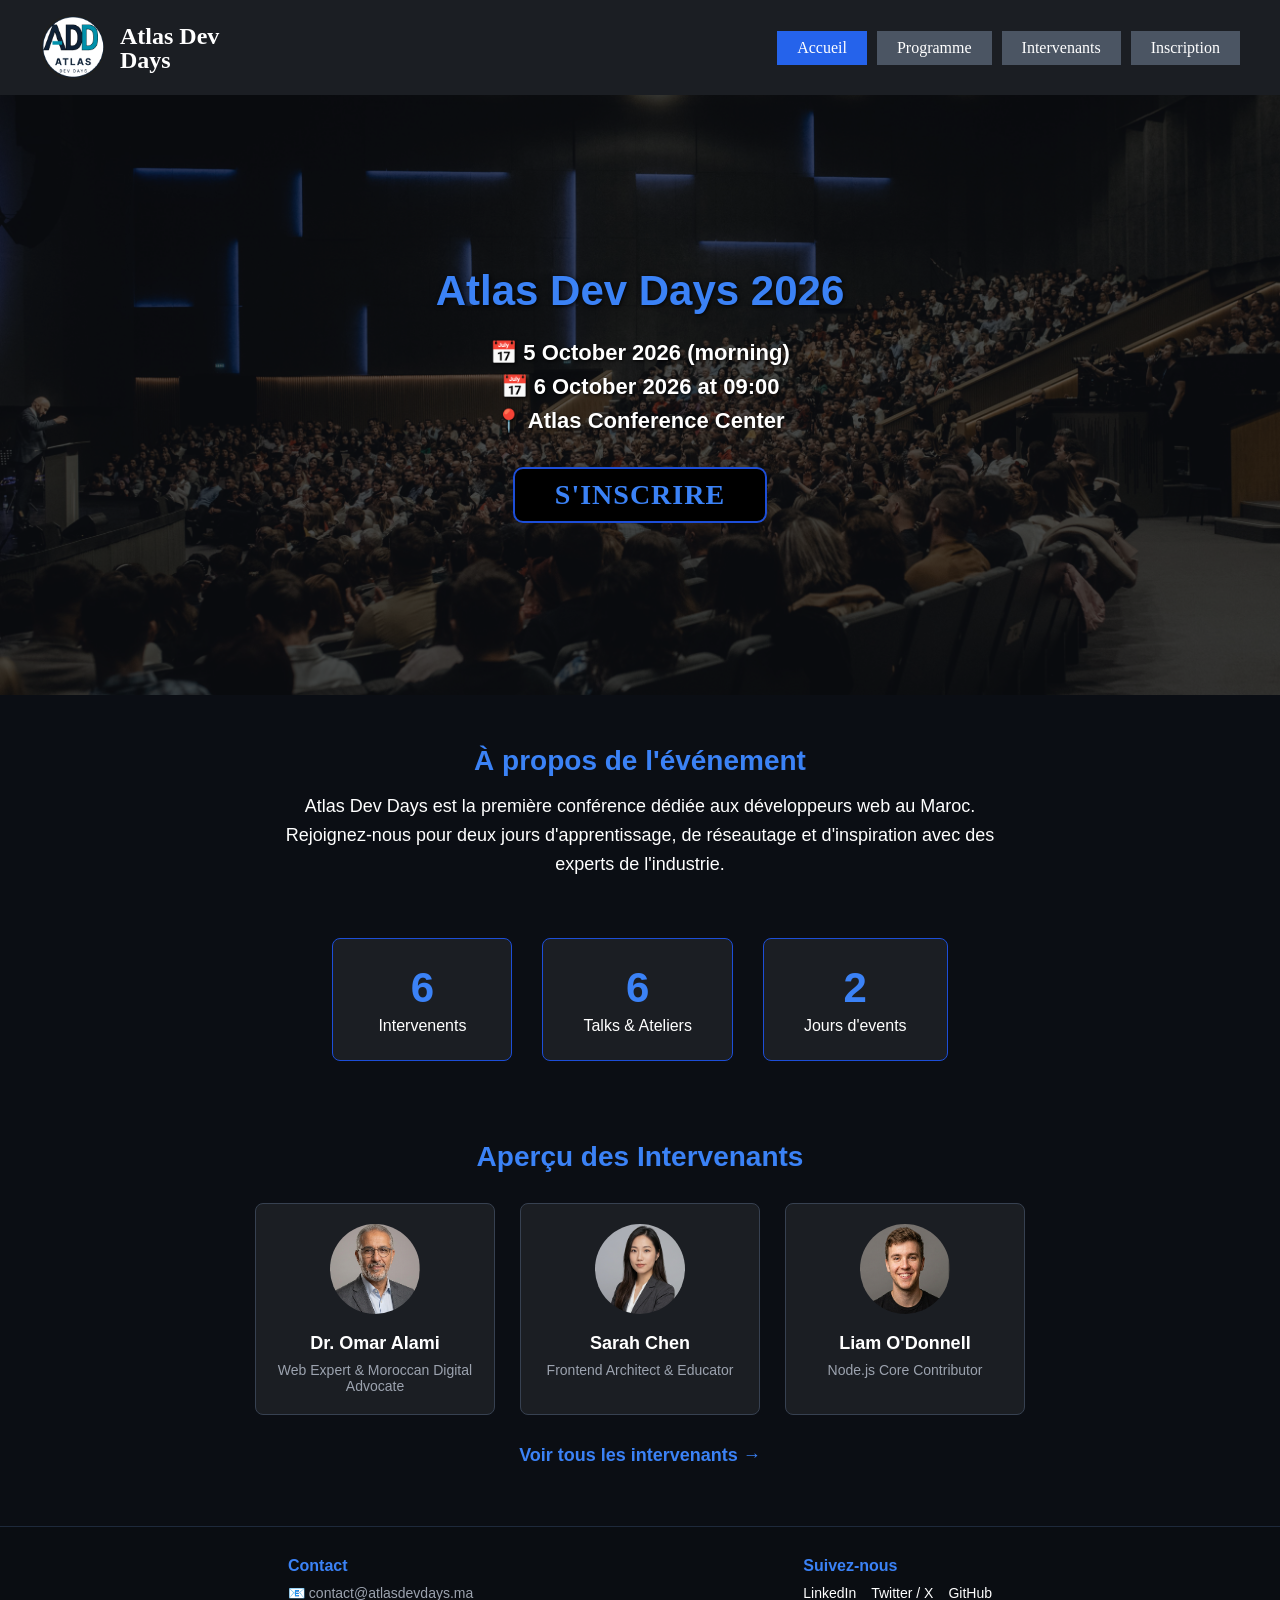
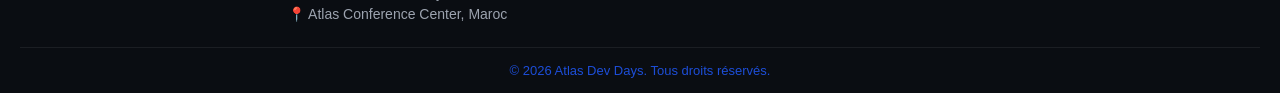
==== index.html @ 12939192 "update" ====
<!DOCTYPE html>
<html lang="en">
<head>
    <meta charset="UTF-8">
    <meta name="description" content="La première conférence dédiée aux développeurs web au Maroc.">
    <meta name="viewport" content="width=device-width, initial-scale=1.0">
    <link rel="stylesheet" href="/css/style.css">
    <title>Atlas Dev Days</title>
</head>
<body>
    <header>
        <div class="logo">
            <img src="/images/Screenshot 2026-10-07 161023.png">
            <div class="title">
                <p>Atlas Dev</p>
                <p>Days</p>
            </div>
        </div>
        <nav class="nav-links">
            <a href="index.html" class="nav-btn active">Accueil</a>
            <a href="programme.html" class="nav-btn">Programme</a>
            <a href="intervenants.html" class="nav-btn">Intervenants</a>
            <a href="inscription.html" class="nav-btn">Inscription</a>
        </nav>    
    </header>
    <main class="accueil-main">
        <section class="hero">
            <img src="/images/pexels-bbso-515173315-20733081.jpg" alt="Conference Audience">
            <h1>Atlas Dev Days 2026</h1>
            <p>📅 5 October 2026 (morning)</p>
            <p>📅 6 October 2026 at 09:00</p>
            <p>📍 Atlas Conference Center</p>
        <button>
            <a href="inscription.html" class="btn-register">S'INSCRIRE</a>
        </button>
        </section>
        <section class="about">
            <h2>À propos de l'événement</h2>
            <p> 
                Atlas Dev Days est la première conférence dédiée aux développeurs web au Maroc.
                Rejoignez-nous pour deux jours d'apprentissage, de réseautage et d'inspiration avec des experts de l'industrie.
            </p>
        </section>
        <section class="chiffres-cles">
            <div class="chiffre-card">
                <h3>6</h3>
                <p>Intervenents</p>
            </div>
            <div class="chiffre-card">
                <h3>6</h3>
                <p>Talks & Ateliers</p>
            </div>
            <div class="chiffre-card">
                <h3>2</h3>
                <p>Jours d'events</p>
            </div>
        </section>
        <section class="apercu-intervenants">
            <h2>Aperçu des Intervenants</h2>
            <div class="cards-container">
                <div class="speaker-card">
                    <img src="/images/inter1.png" alt="Dr. Omar Alami">
                    <h3>Dr. Omar Alami</h3>
                    <p>Web Expert & Moroccan Digital Advocate</p>
                </div>

                <div class="speaker-card">
                    <img src="/images/inter2.png" alt="Sarah Chen">
                    <h3>Sarah Chen</h3>
                    <p>Frontend Architect & Educator</p>
                </div>

                <div class="speaker-card">
                    <img src="/images/inter3.png" alt="Liam O'Donnell">
                    <h3>Liam O'Donnell</h3>
                    <p>Node.js Core Contributor</p>
                </div>

            </div>
            <a href="intervenants.html" class="voir-plus">Voir tous les intervenants →</a>
        </section>
    </main>
    <footer>
    <div class="footer-content">
        <div class="footer-section">
            <h4>Contact</h4>
            <p>📧 contact@atlasdevdays.ma</p>
            <p>📍 Atlas Conference Center, Maroc</p>
        </div>
        <div class="footer-section">
            <h4>Suivez-nous</h4>
            <div class="social-links">
                <a href="#">LinkedIn</a>
                <a href="#">Twitter / X</a>
                <a href="#">GitHub</a>
            </div>
        </div>
    </div>
    <div class="footer-bottom">
        <p>© 2026 Atlas Dev Days. Tous droits réservés.</p>
    </div>
</footer>
</body>
</html>
---- css/style.css ----
/* 1. Basic Reset */
* {
    margin: 0;
    padding: 0;
    box-sizing: border-box;
}

body {
    background-color: #0b0e14;
    color: #ffffff;
    font-family: Arial, sans-serif;
}

/* ================= HEADER & NAVIGATION ================= */
header {
    background-color: #1b1e23;
    display: flex;
    justify-content: space-between;
    align-items: center;
    padding: 15px 40px;
}

.logo {
    display: flex;
    align-items: center;
    gap: 15px;
}

.logo img {
    width: 65px;
    height: 65px;
    border-radius: 50%;
    object-fit: cover;
}

.title {
    font-family: "Times New Roman", Times, serif;
    font-size: 24px;
    font-weight: bold;
    color: #ffffff;
    line-height: 1;
}

.nav-links {
    display: flex;
    gap: 10px;
}

.nav-btn {
    text-decoration: none;
    color: #ffffff;
    background-color: #4b5563;
    padding: 8px 20px;
    font-size: 16px;
    font-family: "Times New Roman", Times, serif;
}

.nav-btn.active, 
.nav-btn:hover {
    background-color: #2563eb;
}

/* ================= HERO SECTION ================= */
.hero {
    position: relative;
    width: 100%;
    height: 600px;
    display: flex;
    flex-direction: column;
    justify-content: center;
    align-items: center;
    text-align: center;
    overflow: hidden;
}

.hero img {
    position: absolute;
    top: 0;
    left: 0;
    width: 100%;
    height: 100%;
    object-fit: cover;
    z-index: -1;
    opacity: 0.35;
}

.hero h1 {
    color: #3b82f6;
    font-size: 42px;
    font-weight: bold;
    margin-bottom: 25px;
    text-shadow: 1px 1px 4px rgba(0, 0, 0, 0.9);
}

.hero p {
    font-size: 22px;
    font-weight: bold;
    color: #ffffff;
    margin-bottom: 8px;
    text-shadow: 1px 1px 3px rgba(0, 0, 0, 0.9);
}

.hero button {
    background-color: #000000;
    border: 2px solid #1d4ed8;
    border-radius: 10px;
    padding: 10px 40px;
    margin-top: 25px;
    cursor: pointer;
}

.btn-register {
    text-decoration: none;
    color: #3b82f6;
    font-size: 28px;
    font-family: "Times New Roman", Times, serif;
    font-weight: bold;
    letter-spacing: 1px;
}

.hero button:hover {
    background-color: #1d4ed8;
}

.hero button:hover .btn-register {
    color: #ffffff;
}

/* ================= ABOUT SECTION ================= */
.about {
    text-align: center;
    padding: 50px 20px 20px 20px;
    max-width: 800px;
    margin: 0 auto;
}

.about h2 {
    color: #3b82f6;
    font-size: 28px;
    margin-bottom: 15px;
}

.about p {
    font-size: 18px;
    line-height: 1.6;
    color: #ffffff;
}

/* ================= CHIFFRES CLES ================= */
.chiffres-cles {
    display: flex;
    justify-content: center;
    gap: 30px;
    padding: 40px 20px;
}

.chiffre-card {
    background-color: #1b1e23;
    border: 1px solid #1d4ed8;
    border-radius: 8px;
    padding: 25px 40px;
    text-align: center;
    min-width: 180px;
}

.chiffre-card h3 {
    font-size: 42px;
    color: #3b82f6;
    margin-bottom: 5px;
}

.chiffre-card p {
    font-size: 16px;
    color: #ffffff;
}

/* ================= APERÇU INTERVENANTS ================= */
.apercu-intervenants {
    text-align: center;
    padding: 40px 20px 60px 20px;
}

.apercu-intervenants h2 {
    color: #3b82f6;
    font-size: 28px;
    margin-bottom: 30px;
}

.cards-container {
    display: flex;
    justify-content: center;
    gap: 25px;
    margin-bottom: 30px;
}

.speaker-card {
    background-color: #1b1e23;
    border: 1px solid #374151;
    border-radius: 8px;
    padding: 20px;
    width: 240px;
    text-align: center;
}

.speaker-card img {
    width: 90px;
    height: 90px;
    border-radius: 50%;
    object-fit: cover;
    margin-bottom: 15px;
}

.speaker-card h3 {
    font-size: 18px;
    margin-bottom: 8px;
    color: #ffffff;
}

.speaker-card p {
    font-size: 14px;
    color: #9ca3af;
}

.voir-plus {
    display: inline-block;
    color: #3b82f6;
    text-decoration: none;
    font-size: 18px;
    font-weight: bold;
}

.voir-plus:hover {
    text-decoration: underline;
}

/* ================= FOOTER ================= */
footer {
    background-color: #0a0d12;
    padding: 30px 20px 15px 20px;
    border-top: 1px solid #1e293b;
}

.footer-content {
    display: flex;
    justify-content: space-around;
    align-items: flex-start;
    max-width: 1000px;
    margin: 0 auto 20px auto;
}

.footer-section h4 {
    color: #3b82f6;
    font-size: 16px;
    margin-bottom: 10px;
}

.footer-section p {
    color: #9ca3af;
    font-size: 14px;
    margin-bottom: 5px;
}

.social-links {
    display: flex;
    gap: 15px;
}

.social-links a {
    color: #ffffff;
    text-decoration: none;
    font-size: 14px;
}

.social-links a:hover {
    color: #3b82f6;
}

.footer-bottom {
    text-align: center;
    padding-top: 15px;
    border-top: 1px solid #1b1e23;
}

.footer-bottom p {
    color: #1d4ed8;
    font-size: 13px;
}
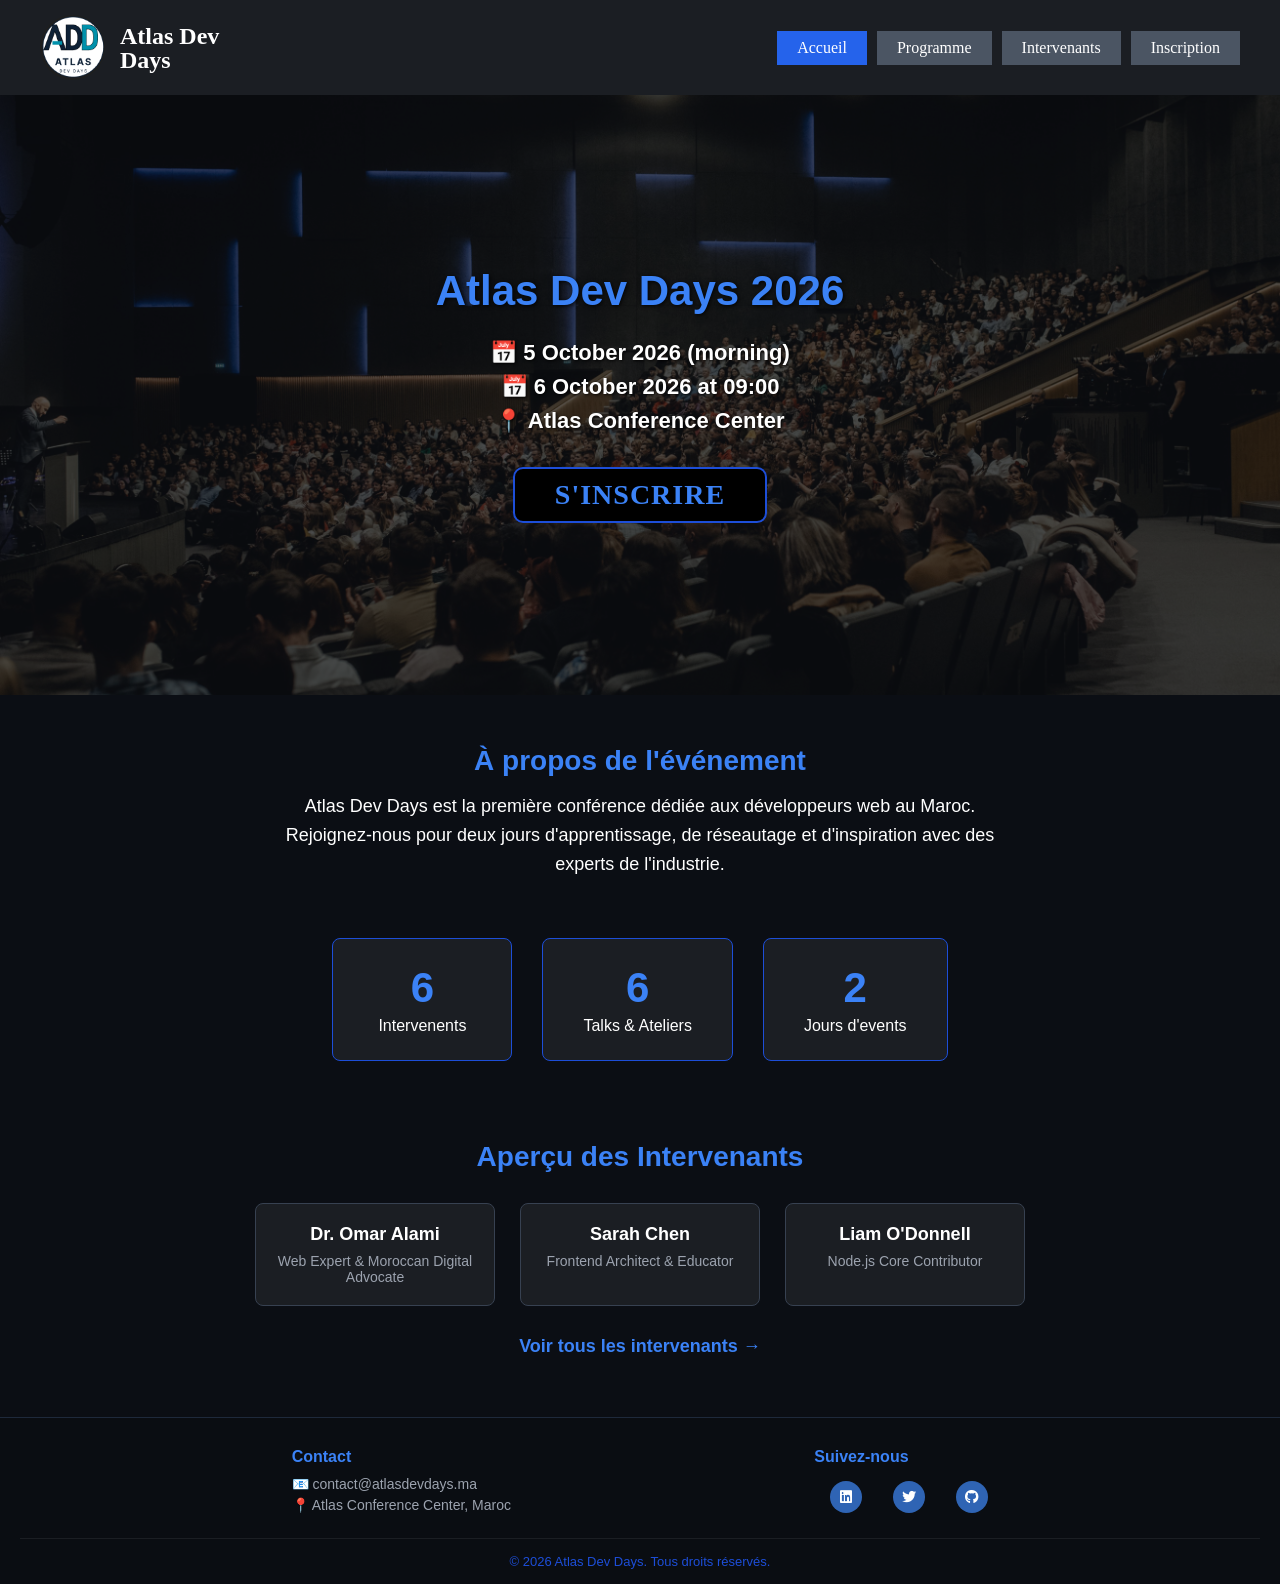
==== commit 48ebc453: "adding social media icons" ====
--- a/index.html
+++ b/index.html
@@ -4,6 +4,8 @@
     <meta charset="UTF-8">
     <meta name="description" content="La première conférence dédiée aux développeurs web au Maroc.">
     <meta name="viewport" content="width=device-width, initial-scale=1.0">
+    <link rel="stylesheet" href="https//font-awesome.com">
+    <link rel="stylesheet" href="https://cdnjs.cloudflare.com/ajax/libs/font-awesome/6.7.1/css/all.min.css" integrity="sha512-5Hs3dF2AEPkpNAR7UiOHba+lRSJNeM2ECkwxUIxC1Q/FLycGTbNapWXB4tP889k5T5Ju8fs4b1P5z/iB4nMfSQ==" crossorigin="anonymous" referrerpolicy="no-referrer" />
     <link rel="stylesheet" href="/css/style.css">
     <title>Atlas Dev Days</title>
 </head>
@@ -90,9 +92,9 @@
         <div class="footer-section">
             <h4>Suivez-nous</h4>
             <div class="social-links">
-                <a href="#">LinkedIn</a>
-                <a href="#">Twitter / X</a>
-                <a href="#">GitHub</a>
+                <a href="https://LinkedIn.com" class="btn-social-media"><i class="fa-brands fa-linkedin"></i> </a>
+                <a href="https://Twitter.com" class="btn-social-media"><i class="fa-brands fa-twitter"></i> </a>
+                <a href="https://GitHub.com" class="btn-social-media"><i class="fa-brands fa-github"></i> </a>
             </div>
         </div>
     </div>
--- a/css/style.css
+++ b/css/style.css
@@ -1,4 +1,3 @@
-/* 1. Basic Reset */
 * {
     margin: 0;
     padding: 0;
@@ -11,7 +10,6 @@
     font-family: Arial, sans-serif;
 }
 
-/* ================= HEADER & NAVIGATION ================= */
 header {
     background-color: #1b1e23;
     display: flex;
@@ -55,12 +53,10 @@
     font-family: "Times New Roman", Times, serif;
 }
 
-.nav-btn.active, 
-.nav-btn:hover {
+.nav-btn.active, .nav-btn:hover {
     background-color: #2563eb;
 }
 
-/* ================= HERO SECTION ================= */
 .hero {
     position: relative;
     width: 100%;
@@ -73,7 +69,7 @@
     overflow: hidden;
 }
 
-.hero img {
+.accueil-main img {
     position: absolute;
     top: 0;
     left: 0;
@@ -126,7 +122,6 @@
     color: #ffffff;
 }
 
-/* ================= ABOUT SECTION ================= */
 .about {
     text-align: center;
     padding: 50px 20px 20px 20px;
@@ -146,7 +141,6 @@
     color: #ffffff;
 }
 
-/* ================= CHIFFRES CLES ================= */
 .chiffres-cles {
     display: flex;
     justify-content: center;
@@ -174,7 +168,6 @@
     color: #ffffff;
 }
 
-/* ================= APERÇU INTERVENANTS ================= */
 .apercu-intervenants {
     text-align: center;
     padding: 40px 20px 60px 20px;
@@ -233,7 +226,135 @@
     text-decoration: underline;
 }
 
-/* ================= FOOTER ================= */
+.programme-main img {
+    position: absolute;
+    top: 0;
+    left: 0;
+    width: 100%;
+    height: 100%;
+    object-fit: cover;
+    z-index: -1;
+    opacity: 0.35;
+}
+
+.day1, .day2 {
+    display: flex;
+    flex-wrap: wrap;
+    gap: 20px;
+    margin-bottom: 40px;
+}
+
+.day1 h2, .day2 h2 {
+    width: 100%;
+    text-align: center;
+    color: #3b82f6;
+    font-size: 24px;
+    font-weight: bold;
+    margin-bottom: 20px;
+    text-transform: uppercase;
+    letter-spacing: 1px;
+    padding-bottom: 8px;
+}
+
+.day1 h2 {
+    margin-top: 20px;
+}
+
+.day1 article, .day2 article {
+    flex: 1 1 calc(33.333% - 20px);
+    background-color: #1b1e23;
+    border: 1px solid #374151;
+    border-radius: 8px;
+    padding: 20px;
+    min-width: 280px;
+}
+
+.day1 article h3, .day2 article h3 {
+    font-size: 16px;
+    color: #ffffff;
+    margin: 12px 0;
+    line-height: 1.3;
+}
+
+.day1 article p, .day2 article p {
+    font-size: 14px;
+    color: #9ca3af;
+    margin-bottom: 8px;
+}
+
+.day1 article strong, .day2 article strong {
+    color: #ffffff;
+}
+
+.intervenants-main {
+    position: relative;
+    max-width: 1200px;
+    margin: 0 auto;
+    padding: 40px 20px;
+    min-height: calc(100vh - 200px);
+}
+
+.intervenants-main > img {
+    position: absolute;
+    top: 0;
+    left: 0;
+    width: 100%;
+    height: 100%;
+    object-fit: cover;
+    z-index: -1;
+    opacity: 0.35;
+}
+
+.intervenants-infos {
+    display: flex;
+    flex-wrap: wrap;
+    gap: 25px;
+    justify-content: center;
+    margin-top: 20px;
+}
+
+.intervenants-infos article {
+    flex: 1 1 calc(33.333% - 25px);
+    background-color: #1b1e23;
+    border: 1px solid #374151;
+    border-radius: 8px;
+    padding: 25px;
+    min-width: 280px;
+    max-width: 360px;
+    text-align: center;
+    display: flex;
+    flex-direction: column;
+    align-items: center;
+}
+
+.intervenants-infos article img {
+    width: 100px;
+    height: 100px;
+    border-radius: 50%;
+    object-fit: cover;
+    margin-bottom: 15px;
+    border: 2px solid #2563eb;
+}
+
+.intervenants-infos article h3 {
+    font-size: 20px;
+    color: #ffffff;
+    margin-bottom: 10px;
+}
+
+.intervenants-infos article p {
+    font-size: 14px;
+    color: #9ca3af;
+    margin-bottom: 8px;
+    line-height: 1.4;
+    width: 100%;
+    text-align: left;
+}
+
+.intervenants-infos article p strong {
+    color: #3b82f6;
+}
+
 footer {
     background-color: #0a0d12;
     padding: 30px 20px 15px 20px;
@@ -284,4 +405,27 @@
 .footer-bottom p {
     color: #1d4ed8;
     font-size: 13px;
+}
+
+.fa {
+    display: inline-block;
+    font: normal normal normal 14px/1 FontAwesome;
+    font-size: inherit;
+    text-rendering: auto;
+    -webkit-font-smoothing: antialiased;
+    -moz-osx-font-smoothing: grayscale;
+}
+
+.btn-social-media {
+    display: inline-block;
+    width: 32px;
+    height: 32px;
+    color: #ffffff;
+    background: #2f64b4;
+    text-align: center;
+    vertical-align: middle;
+    line-height: 32px;
+    border-radius: 16px;
+    margin-top: 5px;
+    margin-left: 16px;
 }
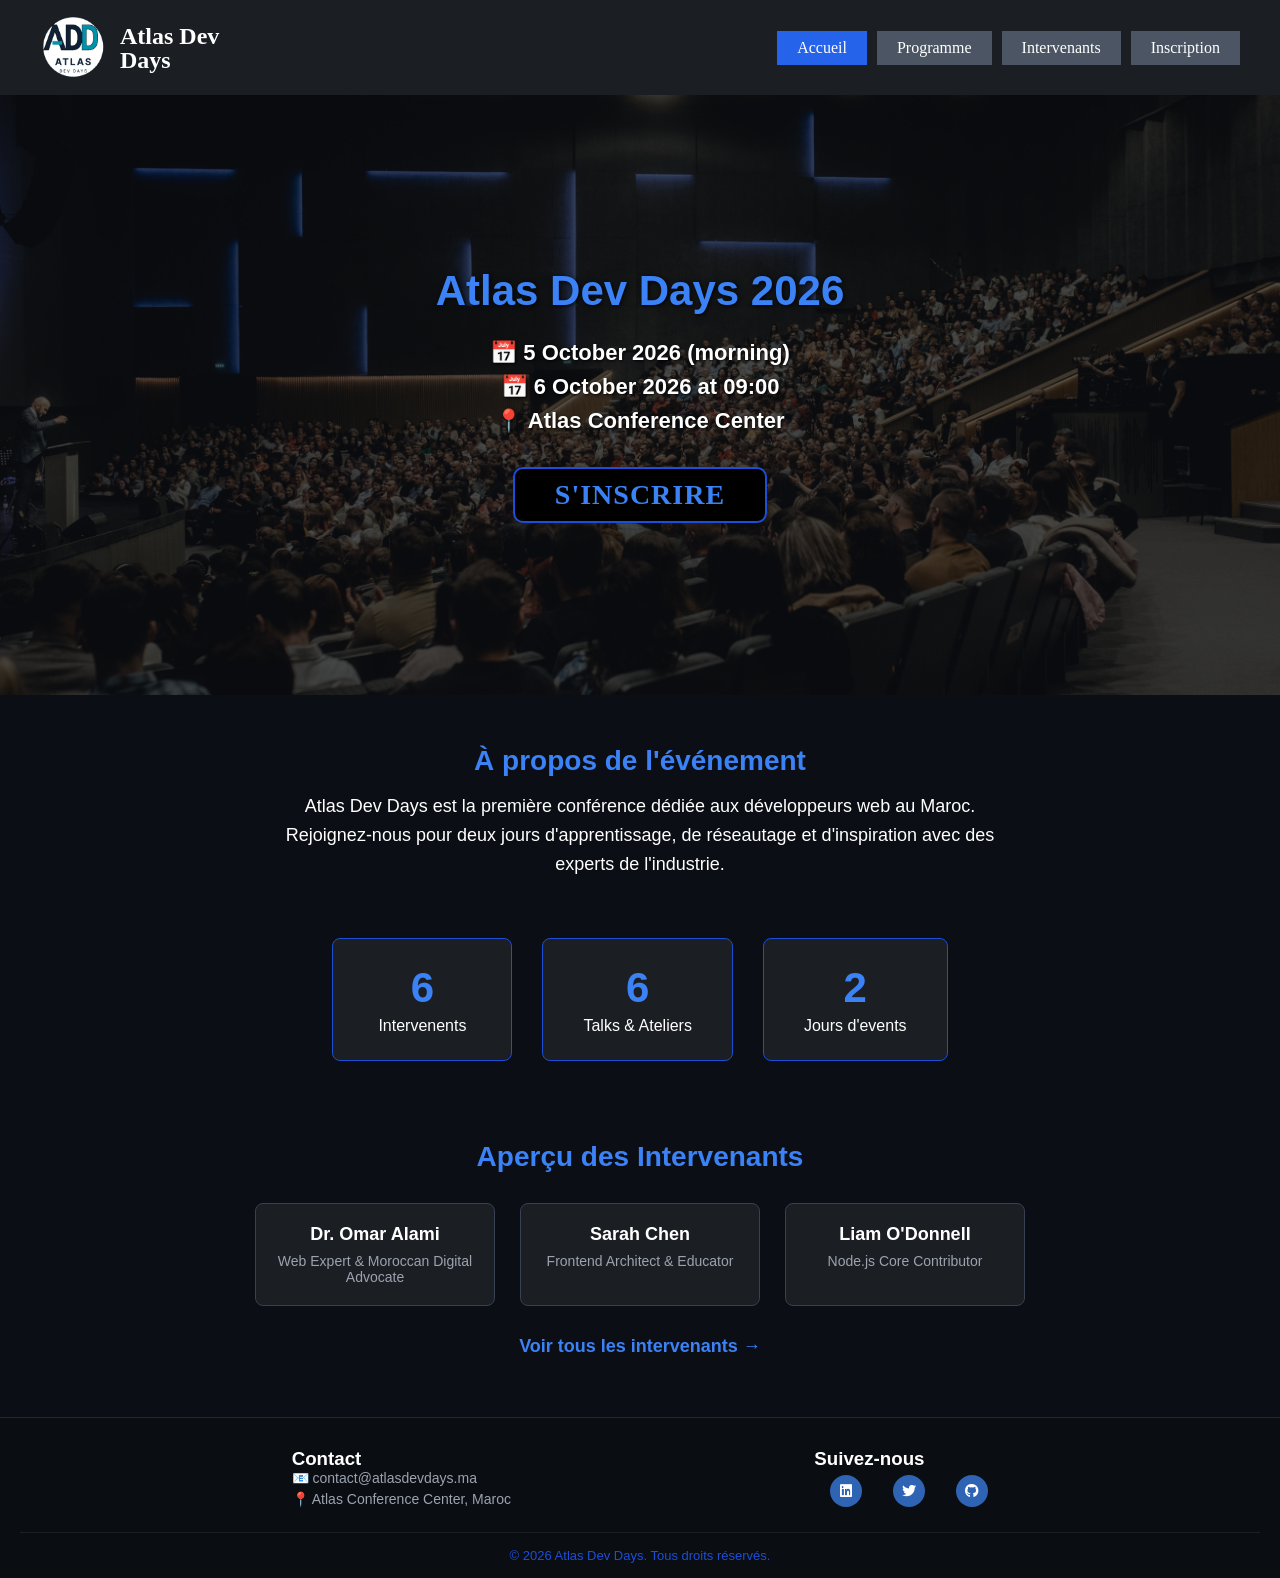
==== commit 12349ecc: "fixing" ====
--- a/index.html
+++ b/index.html
@@ -2,17 +2,16 @@
 <html lang="en">
 <head>
     <meta charset="UTF-8">
-    <meta name="description" content="La première conférence dédiée aux développeurs web au Maroc.">
+    <meta name="description" content="Découvrez l'Accueil des Atlas Dev Days 2026 : la première conférence dédiée aux développeurs web au Maroc.">
     <meta name="viewport" content="width=device-width, initial-scale=1.0">
-    <link rel="stylesheet" href="https//font-awesome.com">
     <link rel="stylesheet" href="https://cdnjs.cloudflare.com/ajax/libs/font-awesome/6.7.1/css/all.min.css" integrity="sha512-5Hs3dF2AEPkpNAR7UiOHba+lRSJNeM2ECkwxUIxC1Q/FLycGTbNapWXB4tP889k5T5Ju8fs4b1P5z/iB4nMfSQ==" crossorigin="anonymous" referrerpolicy="no-referrer" />
     <link rel="stylesheet" href="/css/style.css">
-    <title>Atlas Dev Days</title>
+    <title>Accueil — Atlas Dev Days</title>
 </head>
 <body>
     <header>
         <div class="logo">
-            <img src="/images/Screenshot 2026-10-07 161023.png">
+            <img src="/assets/images/logo.png" alt="Logo Atlas Dev Days">
             <div class="title">
                 <p>Atlas Dev</p>
                 <p>Days</p>
@@ -27,7 +26,7 @@
     </header>
     <main class="accueil-main">
         <section class="hero">
-            <img src="/images/pexels-bbso-515173315-20733081.jpg" alt="Conference Audience">
+            <img src="/assets/images/pexels-bbso-515173315-20733081.jpg" alt="Conference Audience">
             <h1>Atlas Dev Days 2026</h1>
             <p>📅 5 October 2026 (morning)</p>
             <p>📅 6 October 2026 at 09:00</p>
@@ -85,12 +84,12 @@
     <footer>
     <div class="footer-content">
         <div class="footer-section">
-            <h4>Contact</h4>
+            <h3>Contact</h3>
             <p>📧 contact@atlasdevdays.ma</p>
             <p>📍 Atlas Conference Center, Maroc</p>
         </div>
         <div class="footer-section">
-            <h4>Suivez-nous</h4>
+            <h3>Suivez-nous</h3>
             <div class="social-links">
                 <a href="https://LinkedIn.com" class="btn-social-media"><i class="fa-brands fa-linkedin"></i> </a>
                 <a href="https://Twitter.com" class="btn-social-media"><i class="fa-brands fa-twitter"></i> </a>
--- a/css/style.css
+++ b/css/style.css
@@ -355,6 +355,161 @@
     color: #3b82f6;
 }
 
+.inscription-main img {
+    position: absolute;
+    top: 0;
+    left: 0;
+    width: 100%;
+    height: 100%;
+    object-fit: cover;
+    z-index: -1;
+    opacity: 0.35;
+}
+
+h1 {
+    text-align: center;
+}
+
+form {
+    max-width: 460px;
+    height: auto;
+    border-radius: 40px;
+    background-color: #020425;
+    padding: 20px;
+    margin: 0 auto 40px auto;
+    box-shadow: 0 2px 5px rgba(118, 110, 228, 0.3);
+}
+
+form label {
+    display: block;
+    margin: 14px 0 6px;
+    font-weight: bold;
+}
+
+form input[type="text"],
+form input[type="email"],
+form input[type="tel"],
+form select,
+form textarea {
+    width: 100%;
+    padding: 10px;
+    margin: 0;
+    margin-bottom: 10px;
+    background-color: #ffffff;
+    border: 1px solid #02132d;
+    border-radius: 5px;
+    transition: 0.3 ease-in-out;
+    box-shadow: 0.3 ease-in-out;
+}
+
+form input:focus,
+form select:focus,
+form textarea:focus {
+    outline: none;
+    border-color: #797edf;
+    box-shadow: 0 0 0 3px rgba(102, 107, 200, 0.35);
+}
+
+form select {
+    height: 42px;
+}
+
+form textarea {
+    min-height: 10px;
+    resize: vertical;
+}
+
+form input[type="checkbox"],
+form input[type="radio"] {
+    width: auto;
+    margin: 0;
+    accent-color: #797edf;
+    cursor: pointer;
+}
+
+/* Labels next to checkboxes/radios stay on the same line (inline beats block) */
+.atelier-grp label,
+.events-days label,
+form label[for="consentement"] {
+    display: inline;
+    margin: 0;
+    font-weight: normal;
+    cursor: pointer;
+}
+
+.atelier-grp, .events-days {
+    display: flex;
+    flex-direction: column;  /* the rows stack vertically: row 1, row 2, row 3 */
+    gap: 10px;               /* 10px of space between rows */
+    margin: 8px 0 4px;
+}
+
+.choice {
+    display: flex;           /* inside one row: items side by side */
+    align-items: center;     /* checkbox vertically centered against the text */
+    gap: 10px;               /* space between the checkbox and its label */
+}
+
+.choice input[type="checkbox"],
+.choice input[type="radio"] {
+    width: auto;             /* undo width:100% - checkbox stays small */
+    margin: 0;
+    flex-shrink: 0;          /* even if the label text is long, the checkbox never gets crushed */
+}
+
+.choice label {
+    display: inline;
+    margin: 0;
+    font-weight: normal;
+    cursor: pointer;
+}
+
+
+#consentement {
+    margin-right: 8px;
+    vertical-align: middle;
+}
+
+label[for="consentement"] {
+    vertical-align: middle;
+}
+
+
+#button {
+    display: block;
+    margin: 20px auto 0;
+    background-color: #666BC8;
+    color: white;
+    padding: 10px;
+    border-radius: 20px;
+    width: 200px;
+    font-size: 16px;
+    transition: 0.3s ease-in-out;
+    cursor: pointer;
+}
+
+button:hover {
+    background-color: #3b3e76;
+}
+
+.infos-pratique {
+    max-width: 500px;
+    margin: 0 auto;
+    color: #ffffff;
+    text-align: center;
+    margin-bottom: 50px;
+}
+
+.infos-pratique h2 {
+    color: #3b82f6;
+    margin-bottom: 12px;
+}
+
+.infos-pratique p {
+    margin-bottom: 8px;
+    line-height: 1.5;
+}
+
 footer {
     background-color: #0a0d12;
     padding: 30px 20px 15px 20px;
@@ -428,4 +583,54 @@
     border-radius: 16px;
     margin-top: 5px;
     margin-left: 16px;
+}
+
+@media (max-width: 768px) {
+    header {
+        flex-direction: column;
+        gap: 15px;
+        padding: 15px 20px;
+    }
+
+    .nav-links {
+        flex-direction: column;
+        width: 100%;
+    }
+
+    .nav-btn {
+        text-align: center;
+    }
+
+    .hero {
+        height: 450px;
+    }
+
+    .hero h1 {
+        font-size: 30px;
+    }
+
+    .hero p {
+        font-size: 18px;
+    }
+
+    .chiffres-cles {
+        flex-direction: column;
+        align-items: center;
+    }
+
+    .cards-container {
+        flex-direction: column;
+        align-items: center;
+    }
+
+    .footer-content {
+        flex-direction: column;
+        align-items: center;
+        gap: 25px;
+        text-align: center;
+    }
+
+    .social-links {
+        justify-content: center;
+    }
 }
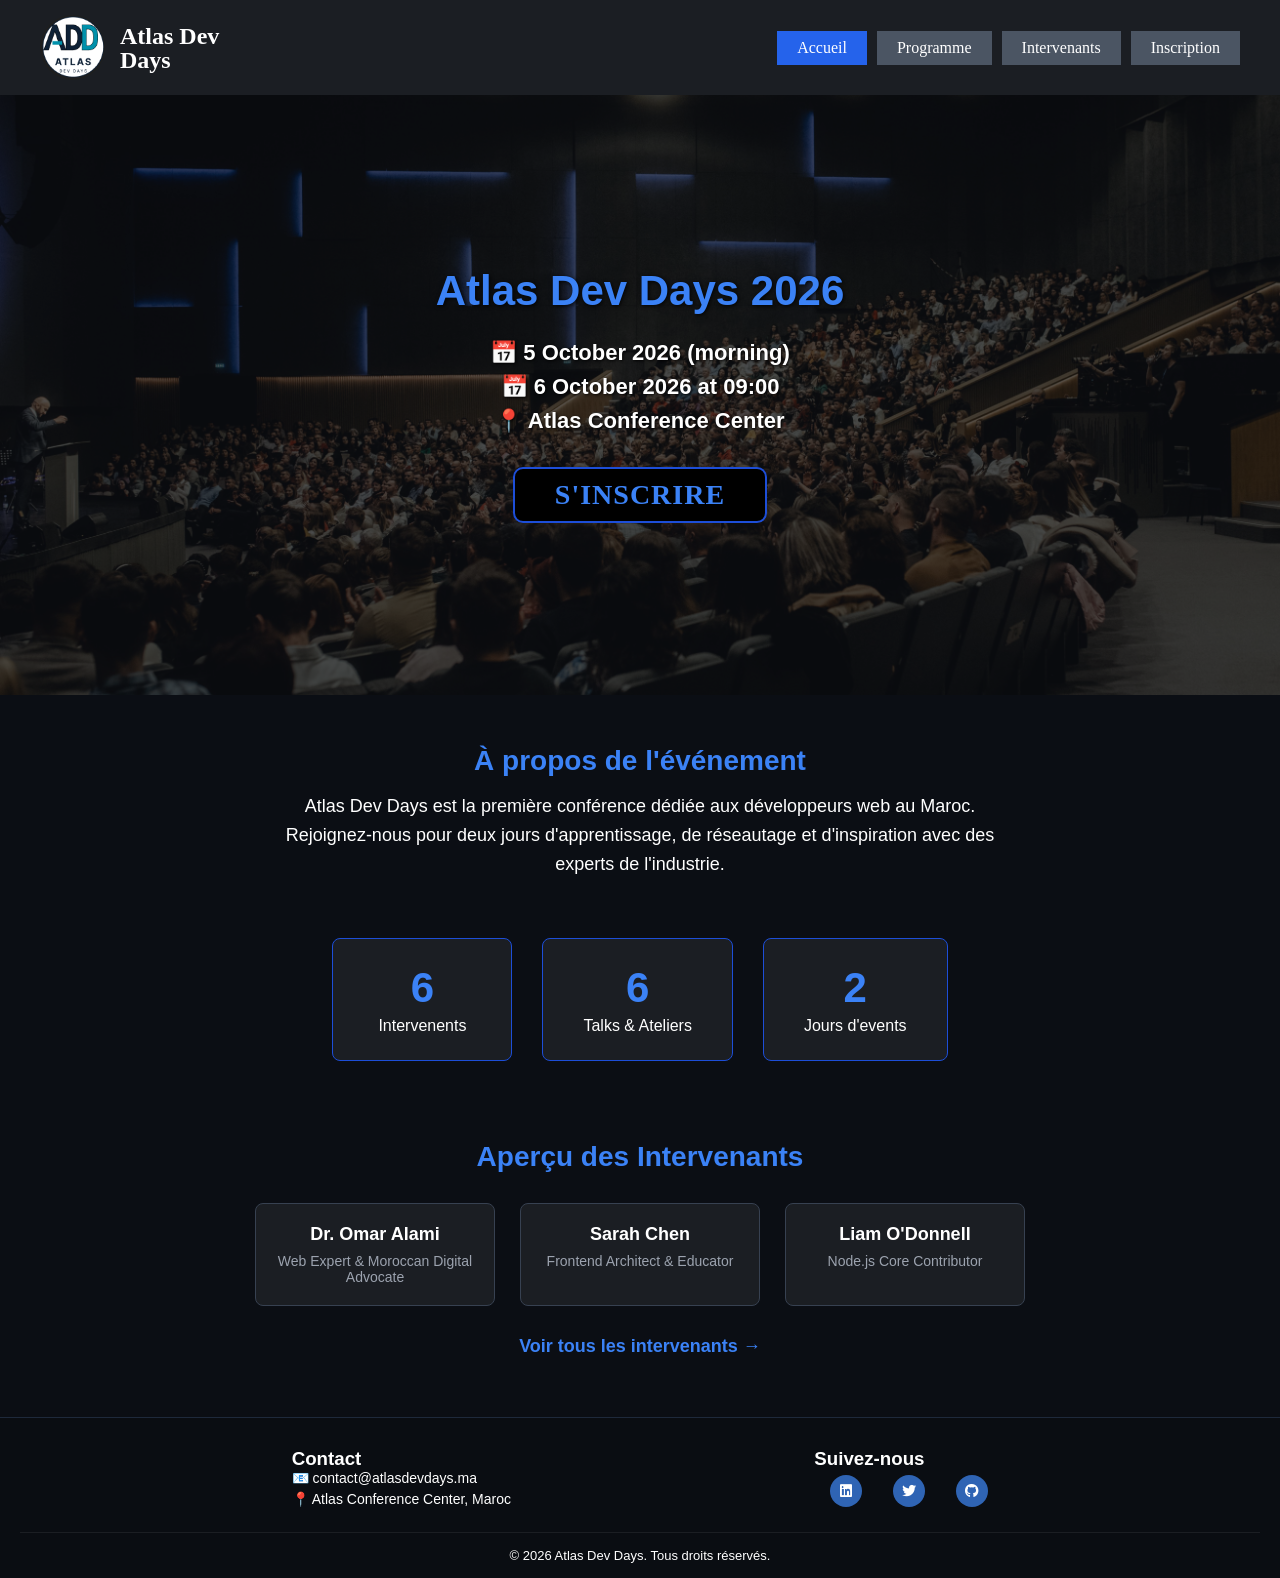
==== commit 298b5efd: "fixing links" ====
--- a/index.html
+++ b/index.html
@@ -5,13 +5,14 @@
     <meta name="description" content="Découvrez l'Accueil des Atlas Dev Days 2026 : la première conférence dédiée aux développeurs web au Maroc.">
     <meta name="viewport" content="width=device-width, initial-scale=1.0">
     <link rel="stylesheet" href="https://cdnjs.cloudflare.com/ajax/libs/font-awesome/6.7.1/css/all.min.css" integrity="sha512-5Hs3dF2AEPkpNAR7UiOHba+lRSJNeM2ECkwxUIxC1Q/FLycGTbNapWXB4tP889k5T5Ju8fs4b1P5z/iB4nMfSQ==" crossorigin="anonymous" referrerpolicy="no-referrer" />
-    <link rel="stylesheet" href="/css/style.css">
+    <link rel="preconnect" href="https://cdnjs.cloudflare.com">
+    <link rel="stylesheet" href="css/style.css">
     <title>Accueil — Atlas Dev Days</title>
 </head>
 <body>
     <header>
         <div class="logo">
-            <img src="/assets/images/logo.png" alt="Logo Atlas Dev Days">
+            <img src="assets/images/logo.webp" alt="Logo Atlas Dev Days">
             <div class="title">
                 <p>Atlas Dev</p>
                 <p>Days</p>
@@ -26,7 +27,7 @@
     </header>
     <main class="accueil-main">
         <section class="hero">
-            <img src="/assets/images/pexels-bbso-515173315-20733081.jpg" alt="Conference Audience">
+            <img src="assets/images/conference.webp" alt="Conference Audience" width="1600">
             <h1>Atlas Dev Days 2026</h1>
             <p>📅 5 October 2026 (morning)</p>
             <p>📅 6 October 2026 at 09:00</p>
@@ -60,19 +61,19 @@
             <h2>Aperçu des Intervenants</h2>
             <div class="cards-container">
                 <div class="speaker-card">
-                    <img src="/images/inter1.png" alt="Dr. Omar Alami">
+                    <img src="assets/images/inter1.png" alt="Dr. Omar Alami">
                     <h3>Dr. Omar Alami</h3>
                     <p>Web Expert & Moroccan Digital Advocate</p>
                 </div>
 
                 <div class="speaker-card">
-                    <img src="/images/inter2.png" alt="Sarah Chen">
+                    <img src="assets/images/inter2.png" alt="Sarah Chen">
                     <h3>Sarah Chen</h3>
                     <p>Frontend Architect & Educator</p>
                 </div>
 
                 <div class="speaker-card">
-                    <img src="/images/inter3.png" alt="Liam O'Donnell">
+                    <img src="assets/images/inter3.png" alt="Liam O'Donnell">
                     <h3>Liam O'Donnell</h3>
                     <p>Node.js Core Contributor</p>
                 </div>
@@ -91,9 +92,15 @@
         <div class="footer-section">
             <h3>Suivez-nous</h3>
             <div class="social-links">
-                <a href="https://LinkedIn.com" class="btn-social-media"><i class="fa-brands fa-linkedin"></i> </a>
-                <a href="https://Twitter.com" class="btn-social-media"><i class="fa-brands fa-twitter"></i> </a>
-                <a href="https://GitHub.com" class="btn-social-media"><i class="fa-brands fa-github"></i> </a>
+                <a href="https://linkedin.com" class="btn-social-media" aria-label="LinkedIn">
+                    <i class="fa-brands fa-linkedin"></i>
+                </a>
+                <a href="https://twitter.com" class="btn-social-media" aria-label="Twitter">
+                    <i class="fa-brands fa-twitter"></i>
+                </a>
+                <a href="https://github.com" class="btn-social-media" aria-label="GitHub">
+                    <i class="fa-brands fa-github"></i>
+                </a>
             </div>
         </div>
     </div>
--- a/css/style.css
+++ b/css/style.css
@@ -531,7 +531,7 @@
 }
 
 .footer-section p {
-    color: #9ca3af;
+    color: white;
     font-size: 14px;
     margin-bottom: 5px;
 }
@@ -558,7 +558,7 @@
 }
 
 .footer-bottom p {
-    color: #1d4ed8;
+    color: white;
     font-size: 13px;
 }
 
